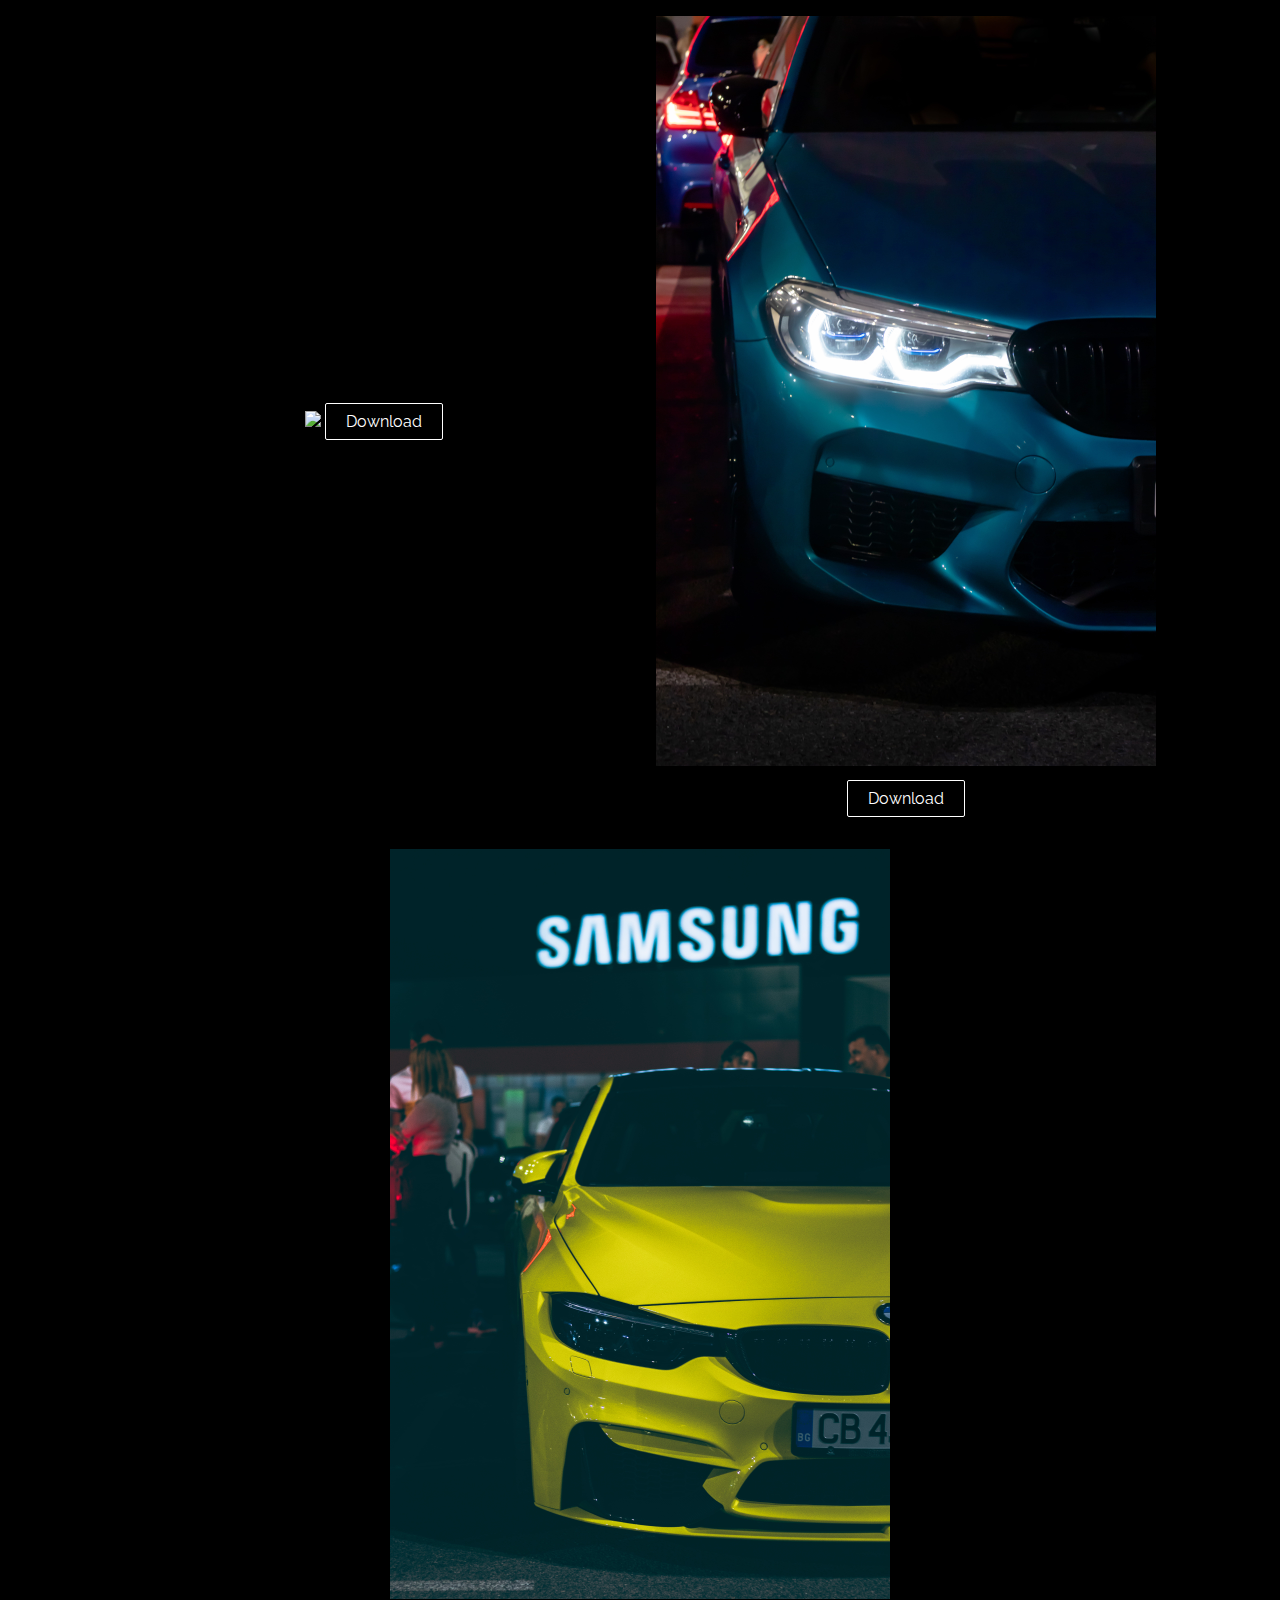
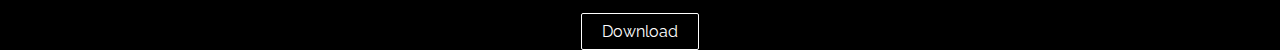
==== gallery.html @ b7396e9b "initial commit" ====
<!DOCTYPE html>
<html lang="en">
  <head>
    <meta charset="UTF-8" />
    <meta name="viewport" content="width=device-width, initial-scale=1.0" />
    <link
      rel="stylesheet"
      type="text/css"
      href="//fonts.googleapis.com/css?family=Raleway"
    />
    <link rel="stylesheet" href="./style.css" />
  </head>
  <body>
    <div class="row">
      <div class="column">
        <img
          id="person"
          src="Images/IMG_2334.jpg"
          onclick="openNewPage('IMG_2334.jpg')"
        />
        <a target="_self" href="Images/_MG_2334.jpg" class="btn" download
          >Download</a
        >
      </div>
      <div class="column">
        <img
          id="blue-bmw"
          src="Images/car_2.jpg"
          onclick="openNewPage('car_2.jpg')"
        />
        <a target="_self" href="Images/car_2.jpg" class="btn" download
          >Download</a
        >
      </div>
      <div class="column">
        <img
          id="yellow-bmw"
          src="Images/car_3.jpg"
          onclick="openNewPage('car_3.jpg')"
        />
        <a target="_self" href="Images/car_3.JPG" class="btn" download
          >Download</a
        >
      </div>
    </div>
    <script src="app.js" type="text/javascript"></script>
  </body>
</html>
---- style.css ----
body {
  margin: 0;
  background-color: black;
  font-family: Raleway;
  color: white;
}
.row,
.row-single {
  display: flex;
  justify-content: center;
  align-items: center;
  text-align: center;
  height: 100vh;
  flex-wrap: wrap;
}

.column,
.column-single {
  width: 500px;
  margin: 1rem;
}

.column img {
  max-width: 100%;
}

.column-index img {
  max-width: 50%;
}

.row-single {
  justify-content: left;
}

.row-index {
  display: flex;
  height: 100vh;
  align-items: center;
}

.column-index {
  width: 50%;
  height: 100%;
}

#avatar {
  display: flex;
  justify-content: center;
  align-items: center;
  text-align: center;
}

#information {
  display: flex;
  flex-direction: column;
  justify-content: flex-start;
  align-items: center;
  box-sizing: border-box;
  padding-top: 5%;
}

h1 {
  border-bottom: 3px solid white;
  display: flex;
  color: white;
  font-size: 50px;
  letter-spacing: 5px;
}

h2,
h4 {
  display: flex;
  font-size: 25px;
  letter-spacing: 3px;
}

h4 {
  font-size: 20px;
  border-bottom: 1px solid white;
}

a {
  color: inherit;
  text-decoration: none;
}

.btn {
  appearance: button;
  padding: 8px 20px;
  margin-top: 10px;
  border-radius: 2px;
  cursor: pointer;
  background-color: black;
  color: white;
  border: 1px solid white;
}

.btn:hover {
  background: white;
  color: #242424;
  transition: all 0.3 ease-out;
}

textarea {
  outline: none;
  width: 50%;
  resize: none;
}

.user {
  color: white;
}

/* Portrait */
@media only screen and (min-device-width: 320px) and (max-device-width: 480px) and (-webkit-min-device-pixel-ratio: 2) and (orientation: portrait) {
  .row-index {
    flex-direction: column;
    flex-wrap: nowrap;
  }

  .column-index img {
    max-width: 100%;
  }
}
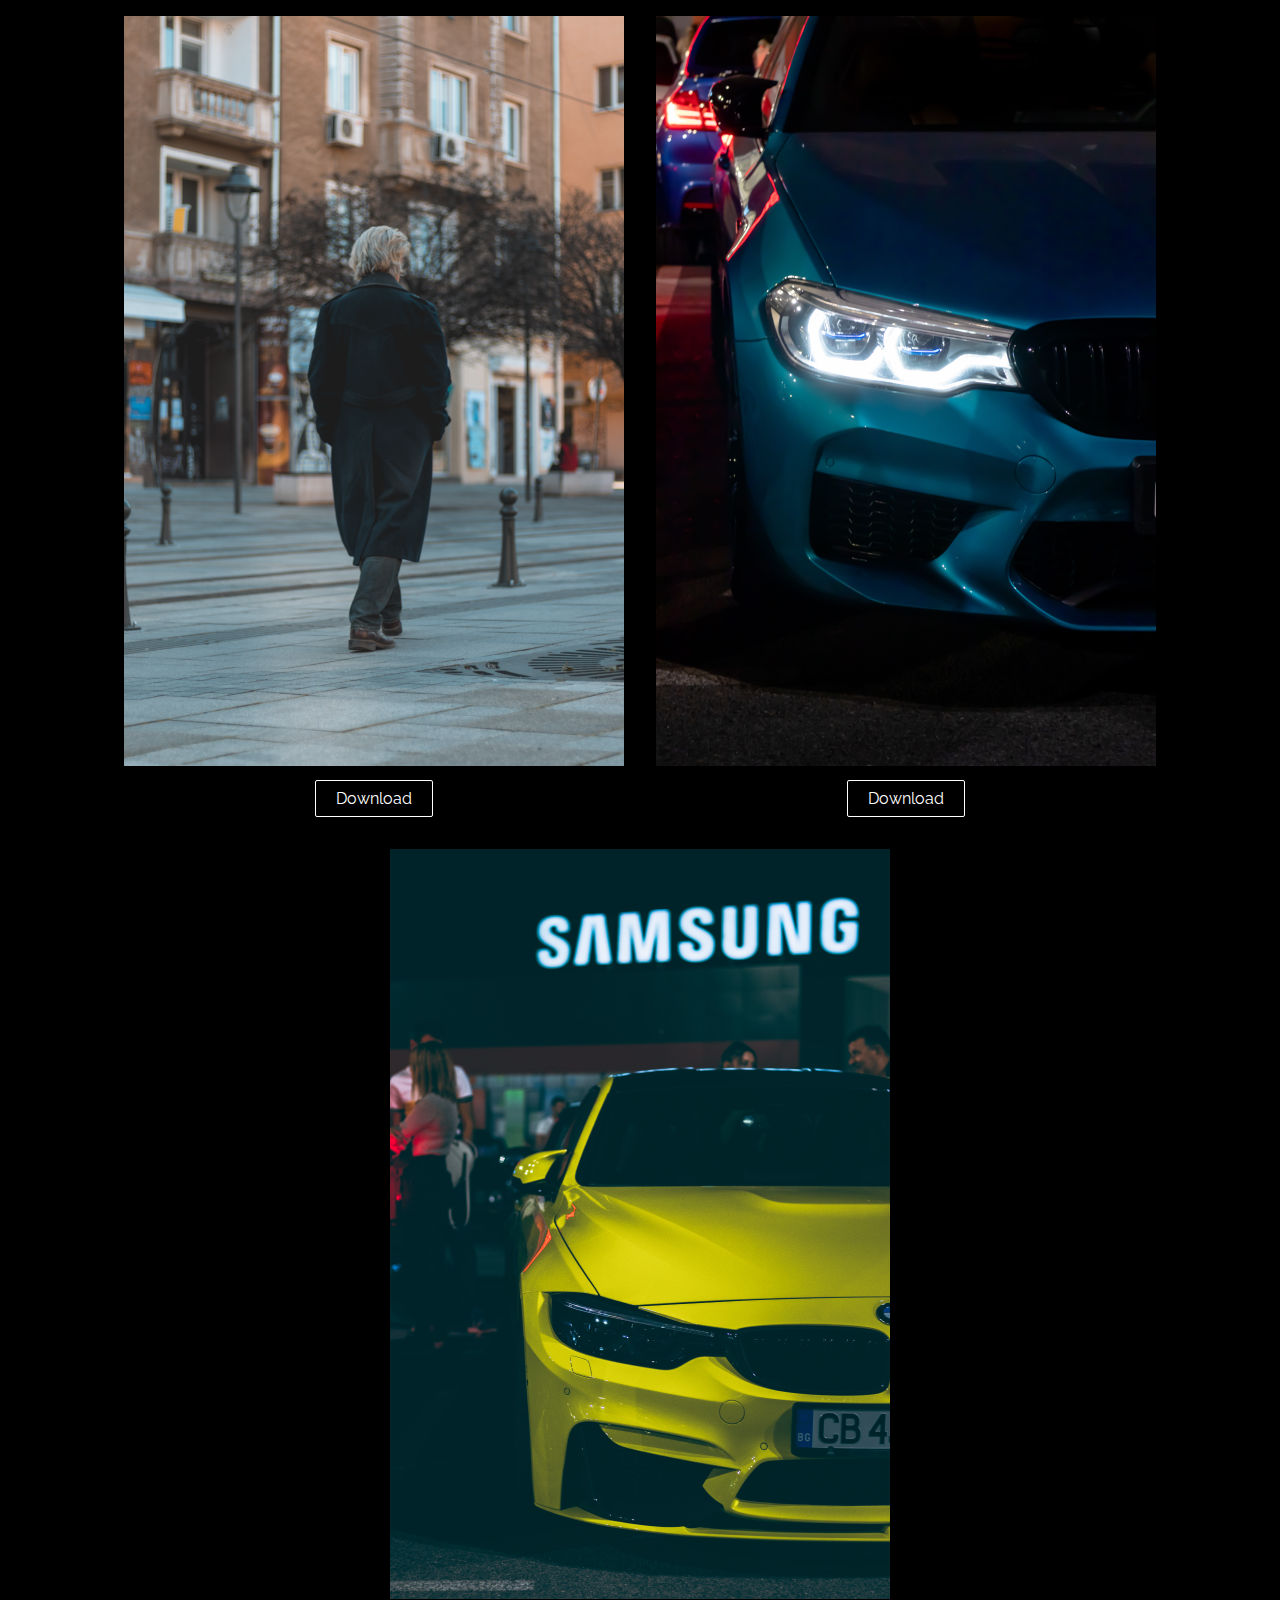
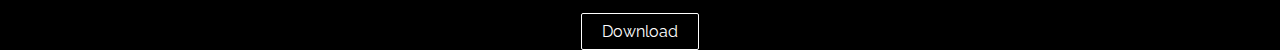
==== commit f734eb11: "image fix" ====
--- a/gallery.html
+++ b/gallery.html
@@ -15,10 +15,10 @@
       <div class="column">
         <img
           id="person"
-          src="Images/IMG_2334.jpg"
-          onclick="openNewPage('IMG_2334.jpg')"
+          src="Images/img_2334.jpg"
+          onclick="openNewPage('img_2334.jpg')"
         />
-        <a target="_self" href="Images/_MG_2334.jpg" class="btn" download
+        <a target="_self" href="Images/img_2334.jpg" class="btn" download
           >Download</a
         >
       </div>
